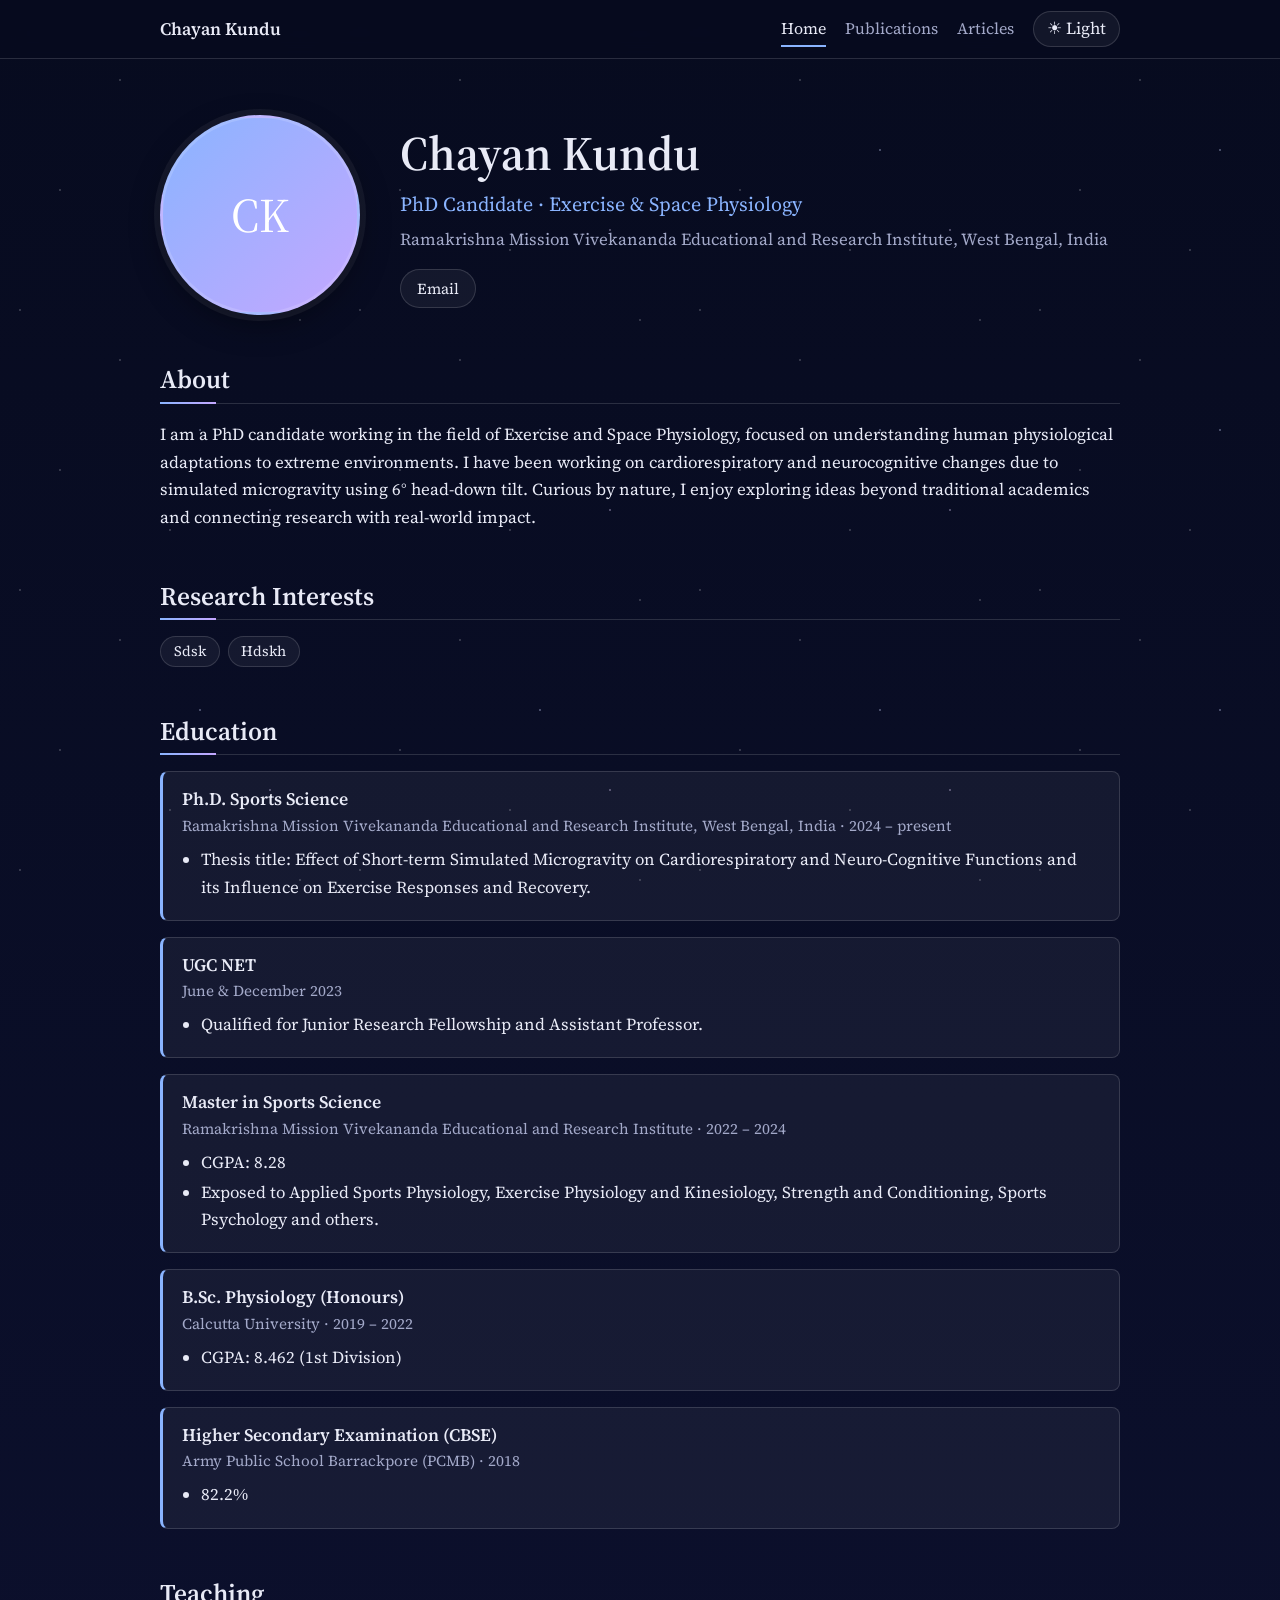
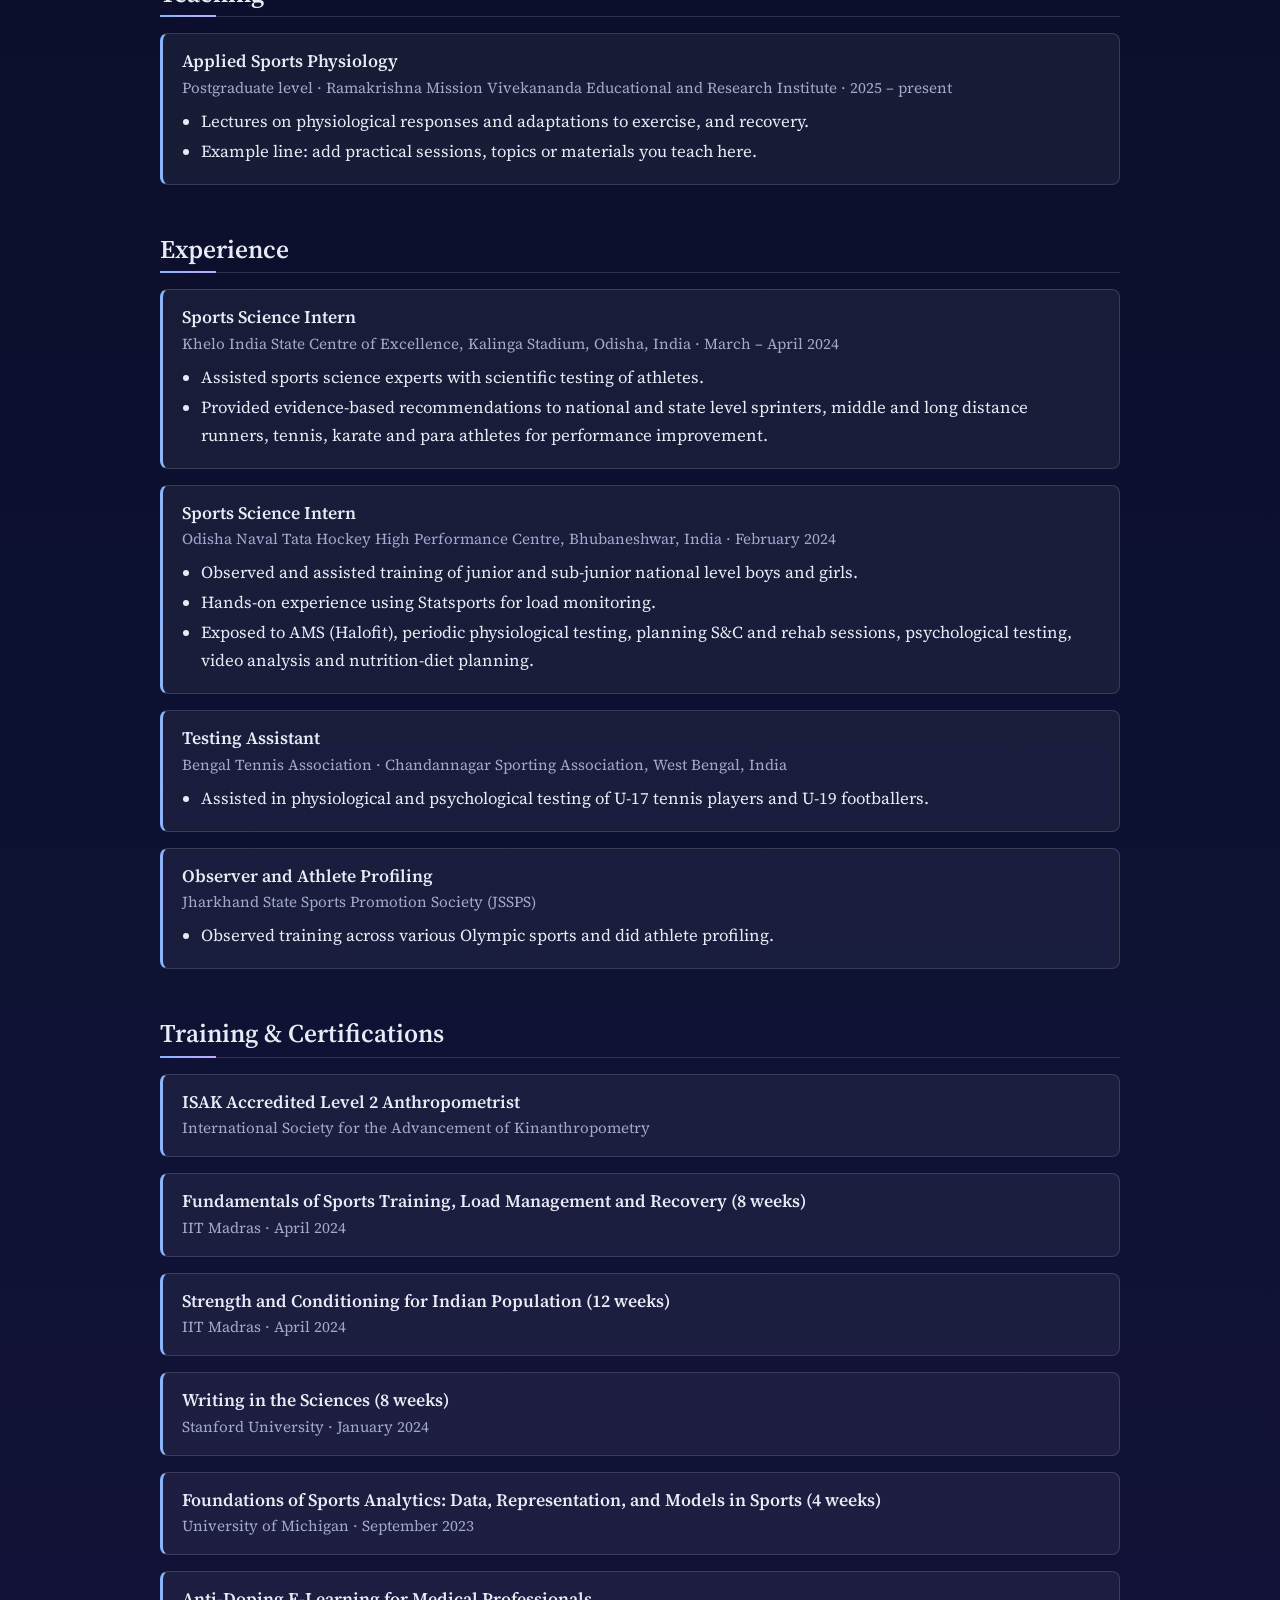
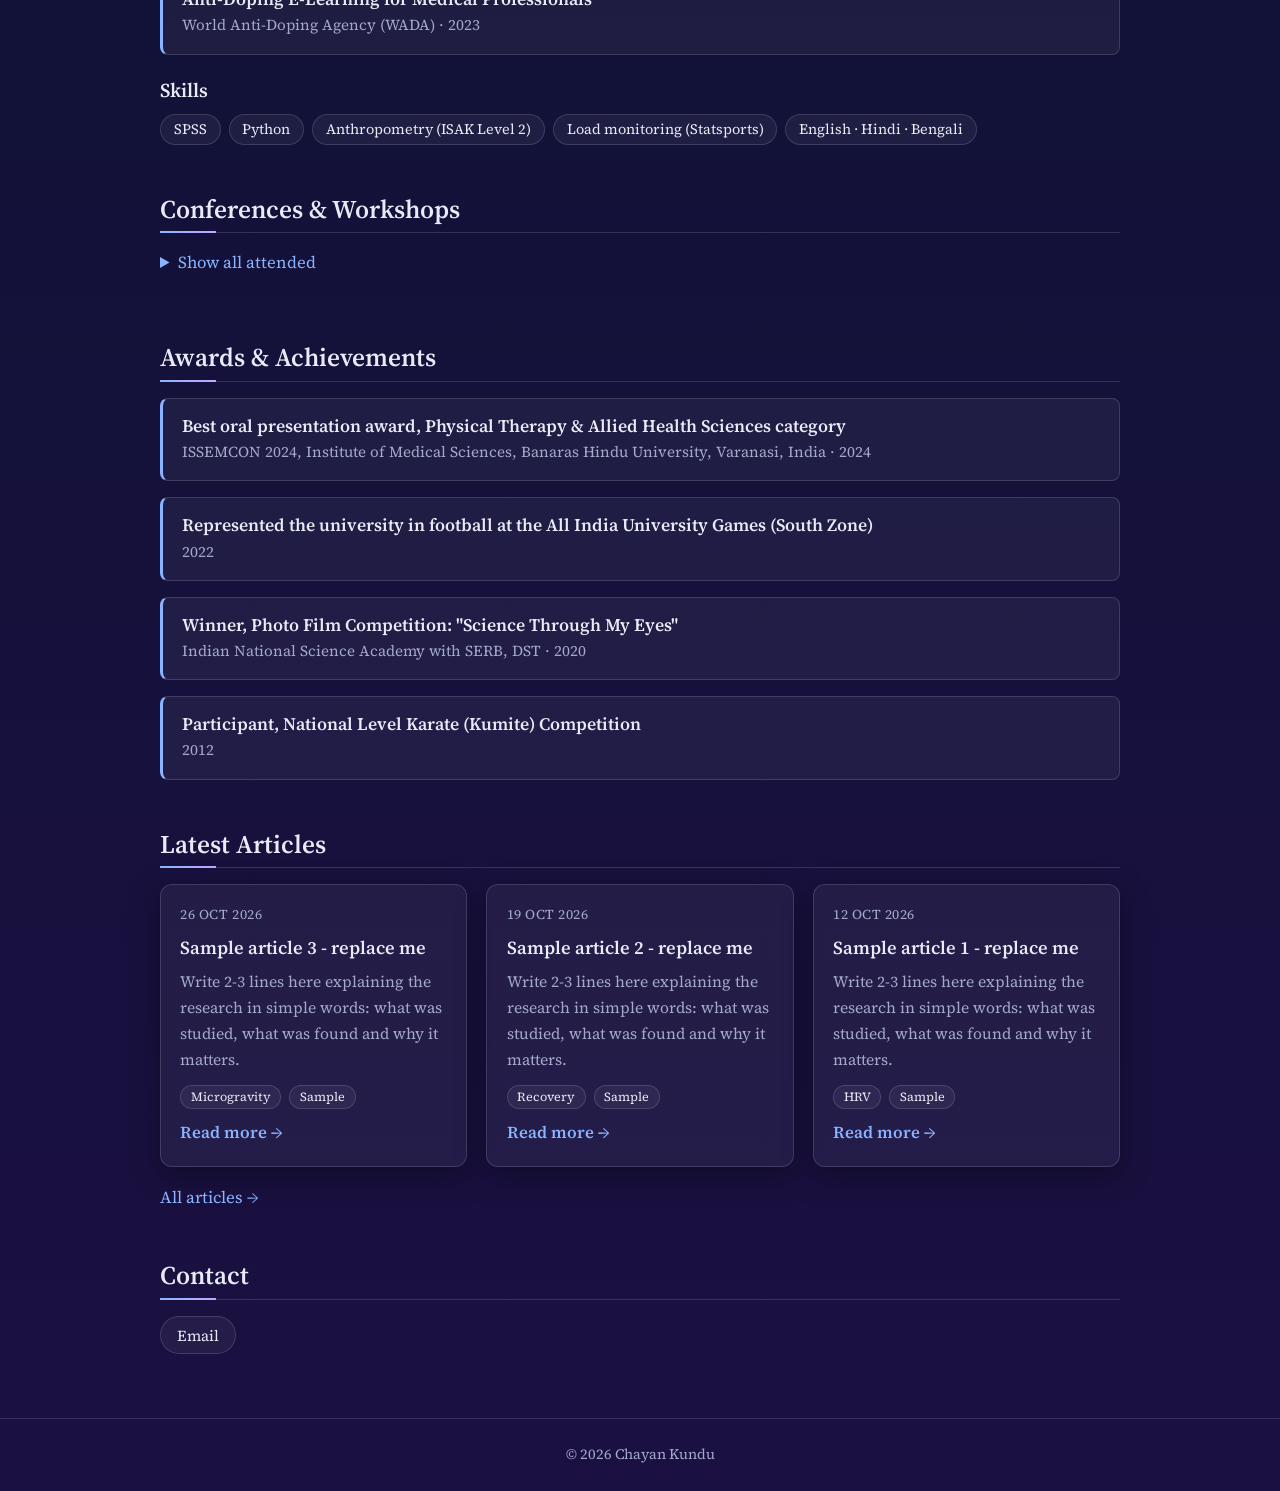
==== index.html @ c1d09047 "Add files via upload" ====
<!DOCTYPE html>
<html lang="en">
<head>
  <meta charset="utf-8">
  <meta name="viewport" content="width=device-width, initial-scale=1">
  <!-- Google shows this title and description in search results -->
  <title>Chayan Kundu | PhD Candidate in Exercise & Space Physiology</title>
  <meta name="description" content="Chayan Kundu is a PhD candidate in Sports Science working on exercise and space physiology: simulated microgravity (6° head-down tilt), cardiorespiratory and neurocognitive function.">
  <script>try{document.documentElement.setAttribute("data-theme",localStorage.getItem("theme")||"dark")}catch(e){document.documentElement.setAttribute("data-theme","dark")}</script>
  <link rel="preconnect" href="https://fonts.googleapis.com">
  <link rel="preconnect" href="https://fonts.gstatic.com" crossorigin>
  <link href="https://fonts.googleapis.com/css2?family=Source+Serif+4:ital,wght@0,400;0,600;1,400&display=swap" rel="stylesheet">
  <link rel="stylesheet" href="style.css">
</head>
<body>
  <header id="site-header"></header>

  <main>
    <section class="hero" id="hero"></section>

    <section>
      <h2>About</h2>
      <p id="about"></p>
    </section>

    <section>
      <h2>Research Interests</h2>
      <ul class="chips" id="interests"></ul>
    </section>

    <section>
      <h2>Education</h2>
      <div class="list" id="education"></div>
    </section>

    <section>
      <h2>Teaching</h2>
      <div class="list" id="teaching"></div>
    </section>

    <section>
      <h2>Experience</h2>
      <div class="list" id="experience"></div>
    </section>

    <section>
      <h2>Training &amp; Certifications</h2>
      <div class="list" id="training"></div>
      <h3 style="margin:1.5rem 0 0.7rem">Skills</h3>
      <ul class="chips" id="skills"></ul>
    </section>

    <section>
      <h2>Conferences &amp; Workshops</h2>
      <details>
        <summary>Show all attended</summary>
        <div class="list" id="conferences"></div>
      </details>
    </section>

    <section>
      <h2>Awards &amp; Achievements</h2>
      <div class="list" id="awards"></div>
    </section>

    <section>
      <h2>Latest Articles</h2>
      <div class="grid" id="latest-articles"></div>
      <p><a href="articles.html">All articles →</a></p>
    </section>

    <section>
      <h2>Contact</h2>
      <div class="btns" id="contact-links"></div>
    </section>
  </main>

  <footer id="site-footer"></footer>

  <script src="content.js"></script>
  <script src="script.js"></script>
</body>
</html>
---- style.css ----
/* =====================================================================
   style.css  -  design only. You normally never need to touch this.
   To change colours, edit the values in the two blocks just below.
   ===================================================================== */

/* DARK theme (default) */
:root {
  --bg-1: #070b1f;
  --bg-2: #0e1233;
  --bg-3: #1b1042;
  --text: #e8eaf6;
  --muted: #a3a9c9;
  --card: rgba(255, 255, 255, 0.05);
  --card-hover: rgba(255, 255, 255, 0.09);
  --border: rgba(255, 255, 255, 0.14);
  --accent: #8ab4ff;
  --accent-2: #c4a7ff;
  --header-bg: rgba(7, 11, 31, 0.78);
  --stars: 0.6;
  --shadow: 0 10px 30px rgba(0, 0, 0, 0.35);
}

/* LIGHT theme */
:root[data-theme="light"] {
  --bg-1: #f8f6f0;
  --bg-2: #f3f1ea;
  --bg-3: #ebe9f5;
  --text: #1b1f3a;
  --muted: #565b7c;
  --card: #ffffff;
  --card-hover: #ffffff;
  --border: #dcd9cf;
  --accent: #3446c8;
  --accent-2: #6a3fc0;
  --header-bg: rgba(248, 246, 240, 0.85);
  --stars: 0;
  --shadow: 0 8px 24px rgba(30, 30, 80, 0.08);
}

* { box-sizing: border-box; }
html {
  scroll-behavior: smooth;
  min-height: 100%;
  background: var(--bg-3) linear-gradient(180deg, var(--bg-1) 0%, var(--bg-2) 55%, var(--bg-3) 100%) no-repeat;
}

body {
  margin: 0;
  min-height: 100vh;
  font-family: "Source Serif 4", Georgia, "Times New Roman", serif;
  font-size: 1.05rem;
  line-height: 1.65;
  color: var(--text);
}

/* subtle stars (dark theme only) */
body::before {
  content: "";
  position: fixed;
  inset: 0;
  z-index: -1;
  pointer-events: none;
  opacity: var(--stars);
  background-image:
    radial-gradient(1px 1px at 20px 30px, #fff, transparent),
    radial-gradient(1px 1px at 120px 80px, #fff, transparent),
    radial-gradient(1.5px 1.5px at 200px 150px, #cfd8ff, transparent),
    radial-gradient(1px 1px at 300px 40px, #fff, transparent),
    radial-gradient(1px 1px at 60px 190px, #fff, transparent),
    radial-gradient(1.5px 1.5px at 270px 230px, #e3d5ff, transparent),
    radial-gradient(1px 1px at 170px 250px, #fff, transparent);
  background-size: 340px 280px;
}

a { color: var(--accent); text-decoration: none; }
a:hover { text-decoration: underline; }

h1, h2, h3 { font-weight: 600; line-height: 1.25; margin: 0; }
h2 {
  font-size: 1.6rem;
  margin-bottom: 1rem;
  padding-bottom: 0.4rem;
  border-bottom: 1px solid var(--border);
}
h2::after {
  content: "";
  display: block;
  width: 56px;
  height: 2px;
  margin-top: 0.4rem;
  margin-bottom: -0.45rem;
  background: linear-gradient(90deg, var(--accent), var(--accent-2));
}

main, .bar-inner, footer .inner {
  width: min(960px, 100% - 2rem);
  margin-inline: auto;
}
section { margin: 3rem 0; }

/* ---------- header / nav ---------- */
header#site-header {
  position: sticky;
  top: 0;
  z-index: 10;
  background: var(--header-bg);
  backdrop-filter: blur(10px);
  -webkit-backdrop-filter: blur(10px);
  border-bottom: 1px solid var(--border);
}
.bar-inner {
  display: flex;
  align-items: center;
  justify-content: space-between;
  gap: 1rem;
  padding: 0.7rem 0;
  flex-wrap: wrap;
}
.brand { font-weight: 600; font-size: 1.1rem; color: var(--text); }
.brand:hover { text-decoration: none; color: var(--accent); }
nav { display: flex; align-items: center; gap: 1.2rem; flex-wrap: wrap; }
nav a { color: var(--muted); font-size: 1rem; padding: 0.2rem 0; border-bottom: 2px solid transparent; }
nav a:hover { color: var(--text); text-decoration: none; }
nav a.active { color: var(--text); border-bottom-color: var(--accent); }
#theme-toggle {
  font: inherit;
  cursor: pointer;
  color: var(--text);
  background: var(--card);
  border: 1px solid var(--border);
  border-radius: 999px;
  padding: 0.2rem 0.8rem;
}
#theme-toggle:hover { background: var(--card-hover); }

/* ---------- hero ---------- */
.hero {
  display: flex;
  align-items: center;
  gap: 2.5rem;
  margin-top: 3.5rem;
}
.hero img, .hero .initials {
  width: 200px;
  height: 200px;
  flex: none;
  border-radius: 50%;
  object-fit: cover;
  border: 3px solid var(--border);
  box-shadow: 0 0 0 6px var(--card), var(--shadow);
}
.hero .initials {
  display: grid;
  place-items: center;
  font-size: 3rem;
  background: linear-gradient(135deg, var(--accent), var(--accent-2));
  color: #fff;
}
.hero h1 { font-size: clamp(2rem, 5vw, 3rem); }
.hero .title { font-size: 1.25rem; color: var(--accent); margin: 0.3rem 0; }
.hero .affil { color: var(--muted); margin: 0 0 1rem; }

.btns { display: flex; flex-wrap: wrap; gap: 0.6rem; }
.btn {
  display: inline-block;
  padding: 0.35rem 1rem;
  border: 1px solid var(--border);
  border-radius: 999px;
  color: var(--text);
  background: var(--card);
  font-size: 0.95rem;
}
.btn:hover { background: var(--card-hover); border-color: var(--accent); text-decoration: none; }

/* ---------- tags ---------- */
.chips { display: flex; flex-wrap: wrap; gap: 0.5rem; padding: 0; margin: 0; list-style: none; }
.chip {
  font-size: 0.9rem;
  padding: 0.15rem 0.8rem;
  border: 1px solid var(--border);
  border-radius: 999px;
  background: var(--card);
  color: var(--text);
}

/* ---------- list blocks (education, experience, ...) ---------- */
.list { display: grid; gap: 1rem; }
.item {
  padding: 1rem 1.2rem;
  background: var(--card);
  border: 1px solid var(--border);
  border-left: 3px solid var(--accent);
  border-radius: 8px;
}
.item h3 { font-size: 1.1rem; }
.item .meta { color: var(--muted); font-size: 0.95rem; margin-top: 0.15rem; }
.item ul { margin: 0.5rem 0 0; padding-left: 1.2rem; }
.item li { margin: 0.15rem 0; }

details summary {
  cursor: pointer;
  color: var(--accent);
  margin-bottom: 1rem;
}

/* ---------- publications ---------- */
ol.pubs { padding-left: 1.4rem; display: grid; gap: 1.1rem; }
ol.pubs li::marker { color: var(--accent); font-weight: 600; }
.pub-title { font-weight: 600; }
.pub-meta { color: var(--muted); }

/* ---------- article cards ---------- */
.filters { display: flex; flex-wrap: wrap; gap: 0.5rem; margin-bottom: 1.5rem; }
.filter {
  font: inherit;
  font-size: 0.9rem;
  cursor: pointer;
  padding: 0.2rem 0.9rem;
  color: var(--text);
  background: var(--card);
  border: 1px solid var(--border);
  border-radius: 999px;
}
.filter:hover { background: var(--card-hover); }
.filter.on { border-color: var(--accent); color: var(--accent); }

.grid {
  display: grid;
  gap: 1.2rem;
  grid-template-columns: repeat(auto-fill, minmax(280px, 1fr));
}
.card {
  display: flex;
  flex-direction: column;
  gap: 0.6rem;
  padding: 1.2rem;
  background: var(--card);
  border: 1px solid var(--border);
  border-radius: 12px;
  box-shadow: var(--shadow);
  transition: transform 0.15s, border-color 0.15s;
}
.card:hover { transform: translateY(-3px); border-color: var(--accent); }
.card .date { color: var(--muted); font-size: 0.85rem; letter-spacing: 0.04em; text-transform: uppercase; }
.card h3 { font-size: 1.15rem; }
.card p { margin: 0; color: var(--muted); font-size: 0.98rem; flex: 1; }
.card .chips { margin-top: 0.2rem; }
.card .chip { font-size: 0.78rem; padding: 0.05rem 0.6rem; }
.card .more { font-weight: 600; }

.empty { color: var(--muted); font-style: italic; }

/* ---------- footer ---------- */
footer { margin-top: 4rem; padding: 1.5rem 0; border-top: 1px solid var(--border); color: var(--muted); font-size: 0.9rem; }
footer .inner { text-align: center; }

/* ---------- phones ---------- */
@media (max-width: 640px) {
  .hero { flex-direction: column; text-align: center; gap: 1.2rem; margin-top: 2rem; }
  .hero .btns { justify-content: center; }
  .hero img, .hero .initials { width: 160px; height: 160px; }
  .bar-inner { justify-content: center; }
}
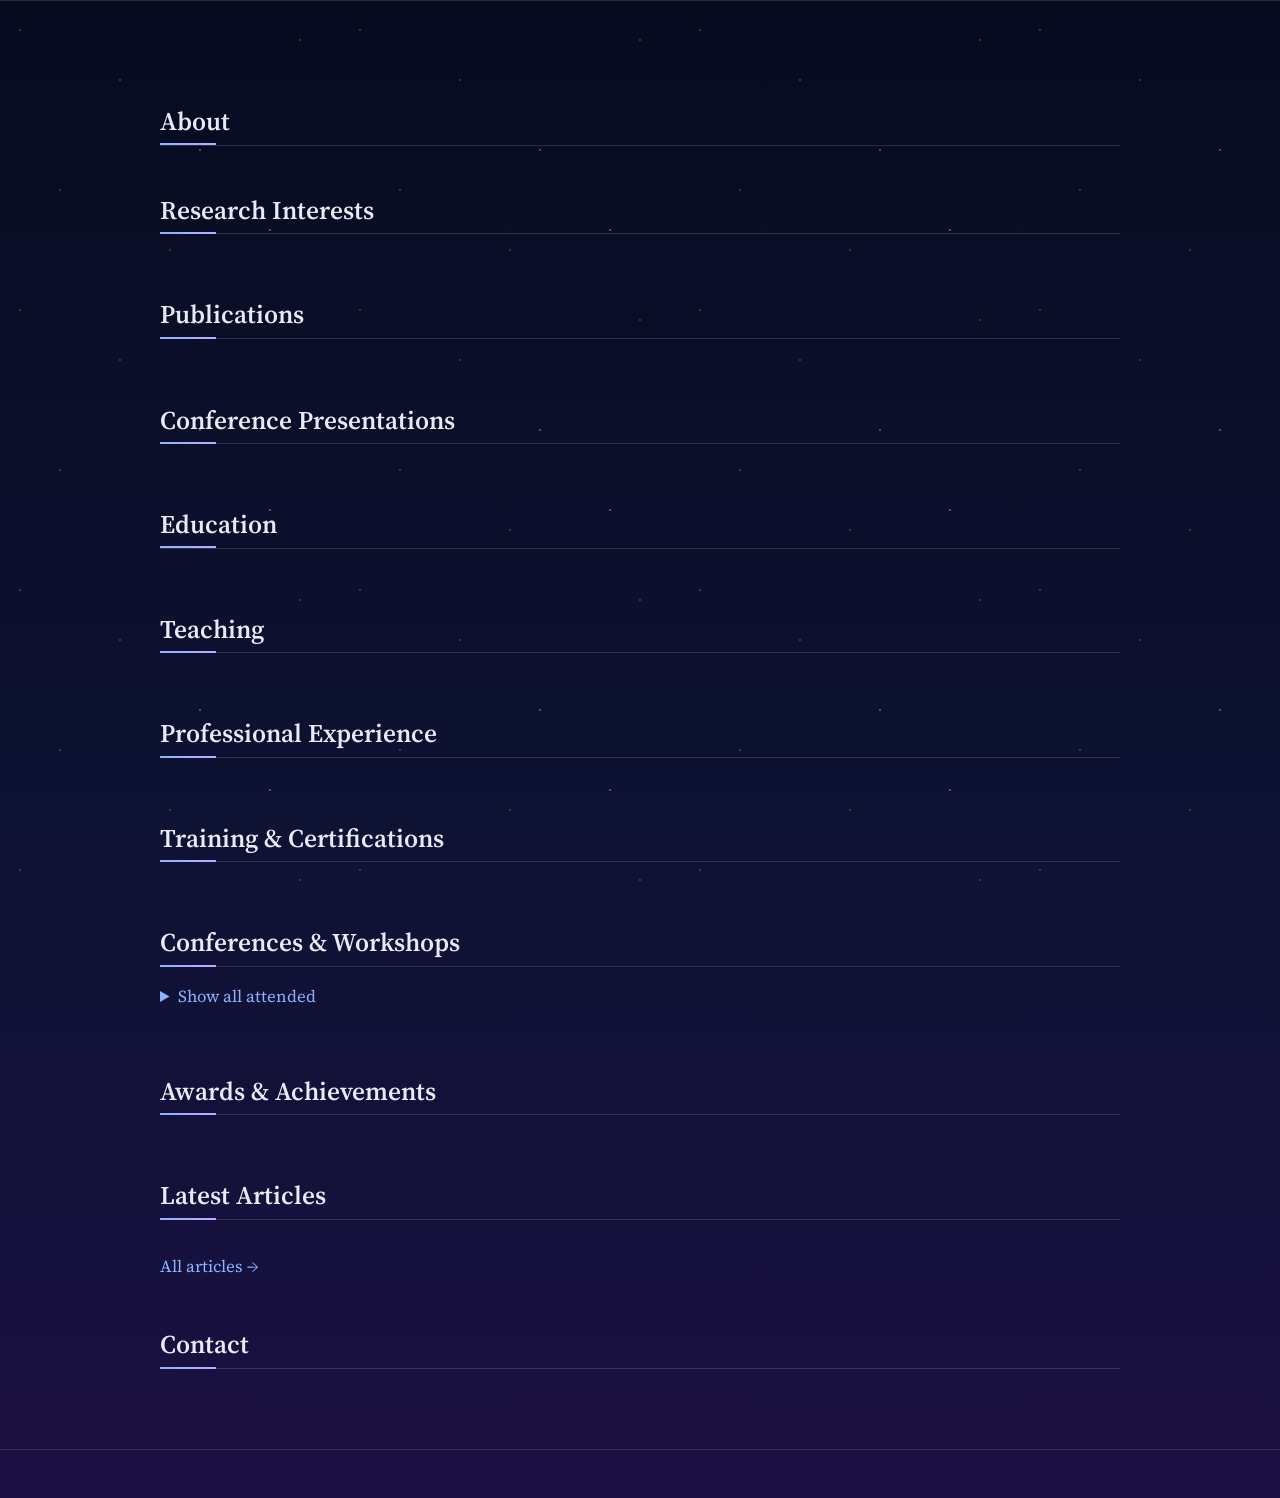
==== commit 2f2a3f1a: "Add files via upload" ====
--- a/index.html
+++ b/index.html
@@ -29,6 +29,16 @@
     </section>
 
     <section>
+      <h2>Publications</h2>
+      <ol class="pubs" id="publications"></ol>
+    </section>
+
+    <section>
+      <h2>Conference Presentations</h2>
+      <div class="list" id="presentations"></div>
+    </section>
+
+    <section>
       <h2>Education</h2>
       <div class="list" id="education"></div>
     </section>
@@ -39,15 +49,13 @@
     </section>
 
     <section>
-      <h2>Experience</h2>
+      <h2>Professional Experience</h2>
       <div class="list" id="experience"></div>
     </section>
 
     <section>
       <h2>Training &amp; Certifications</h2>
       <div class="list" id="training"></div>
-      <h3 style="margin:1.5rem 0 0.7rem">Skills</h3>
-      <ul class="chips" id="skills"></ul>
     </section>
 
     <section>
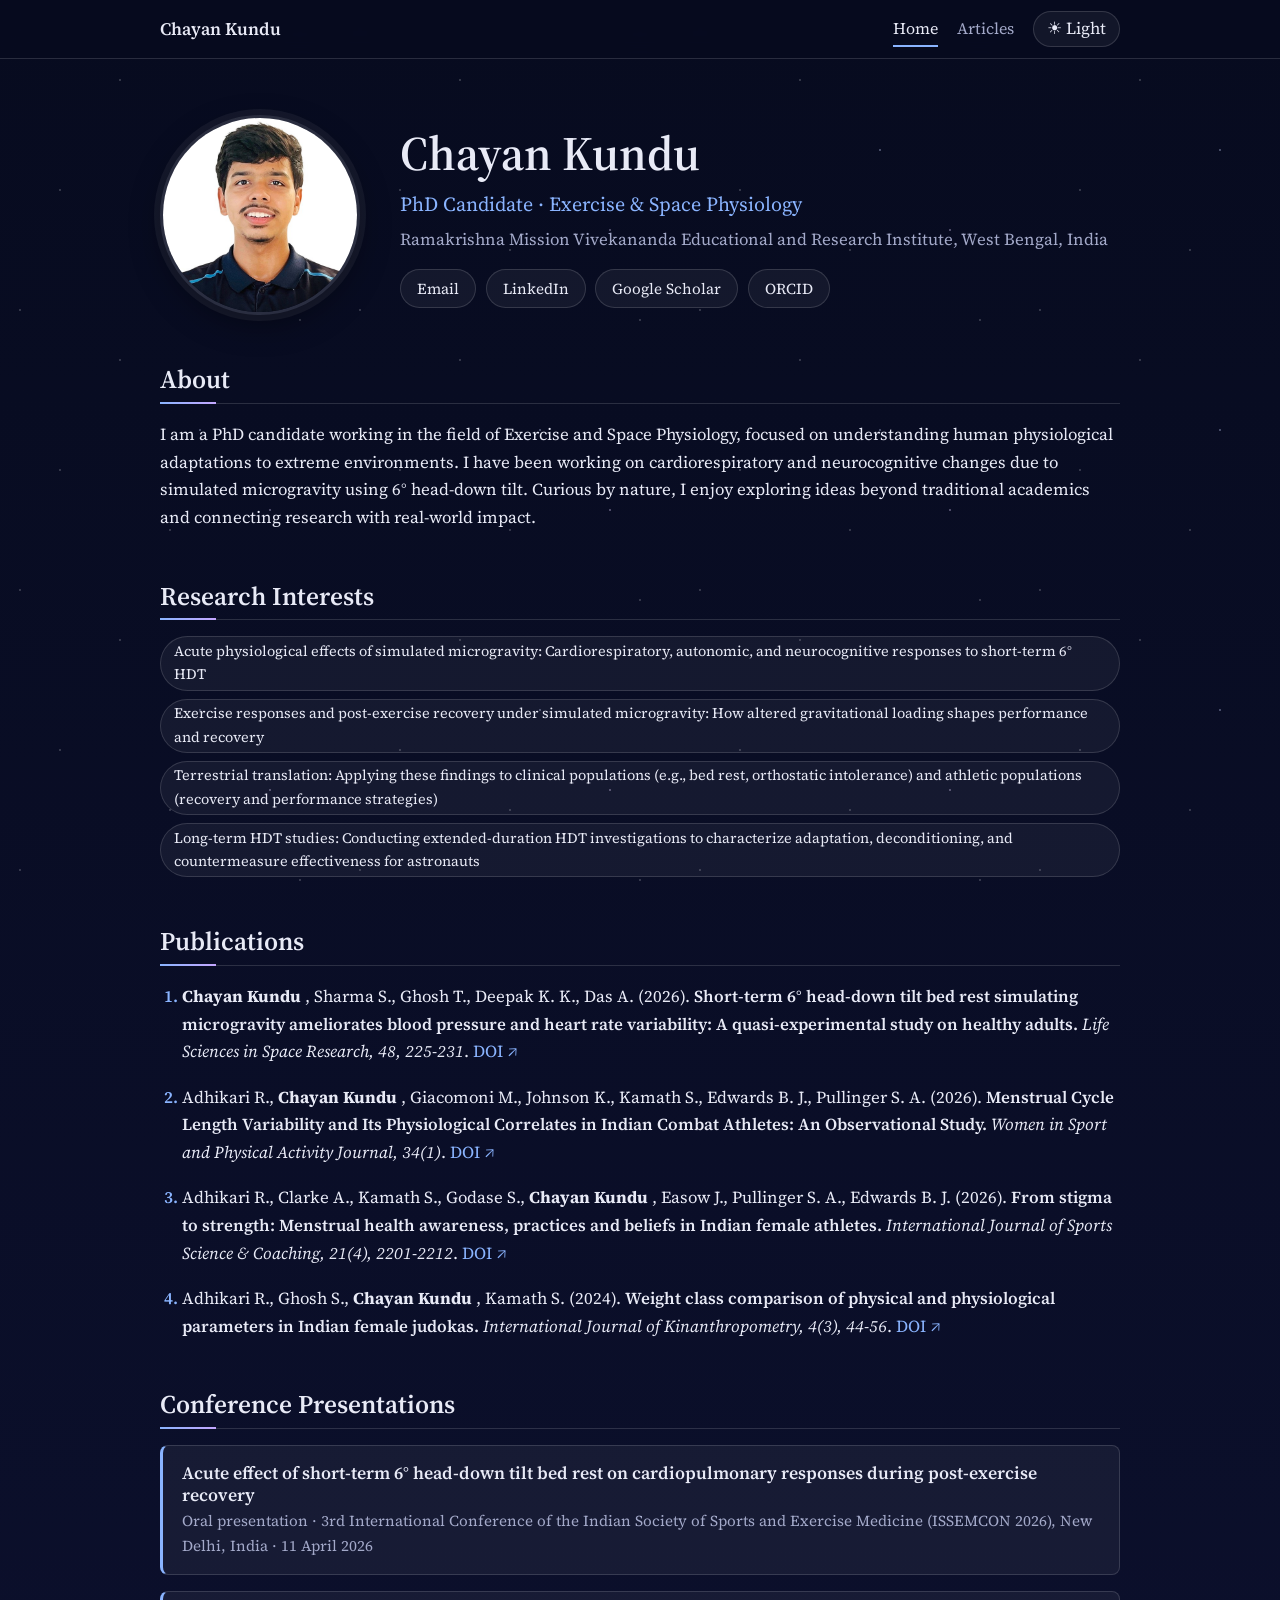
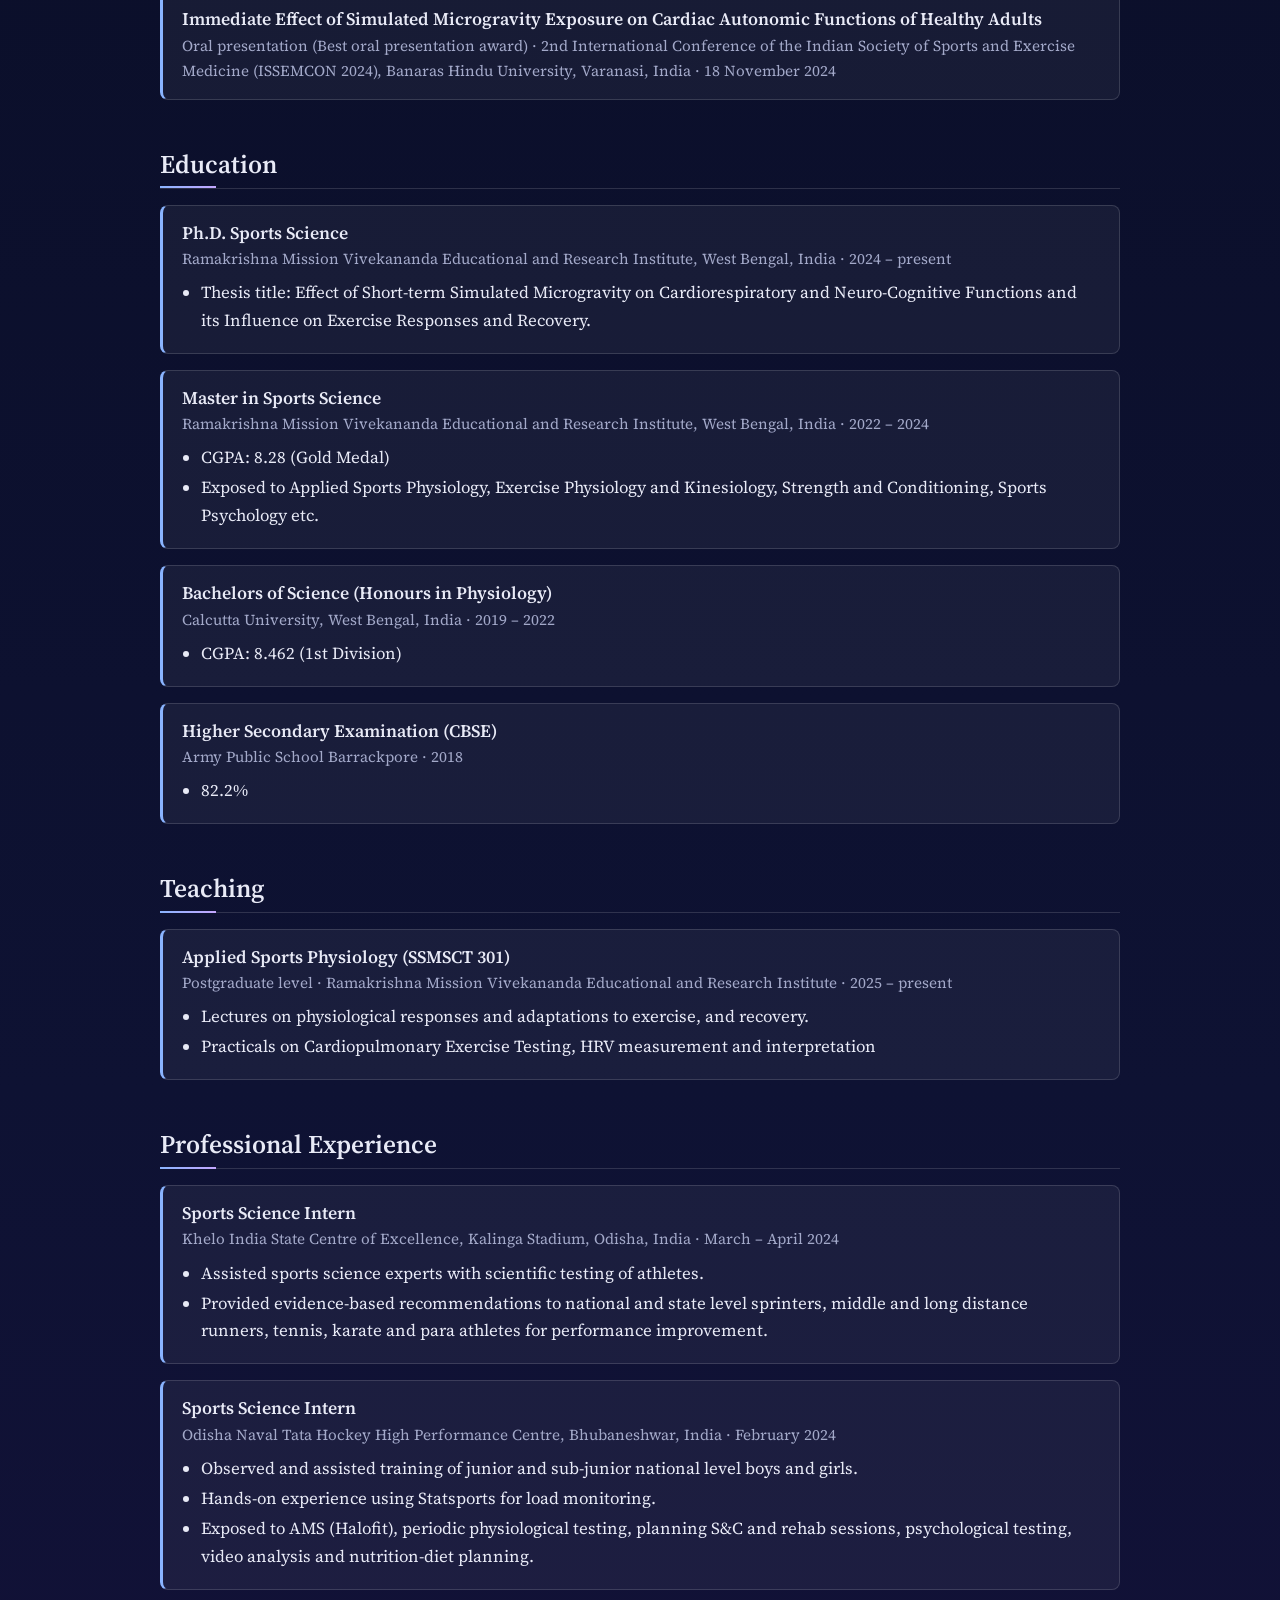
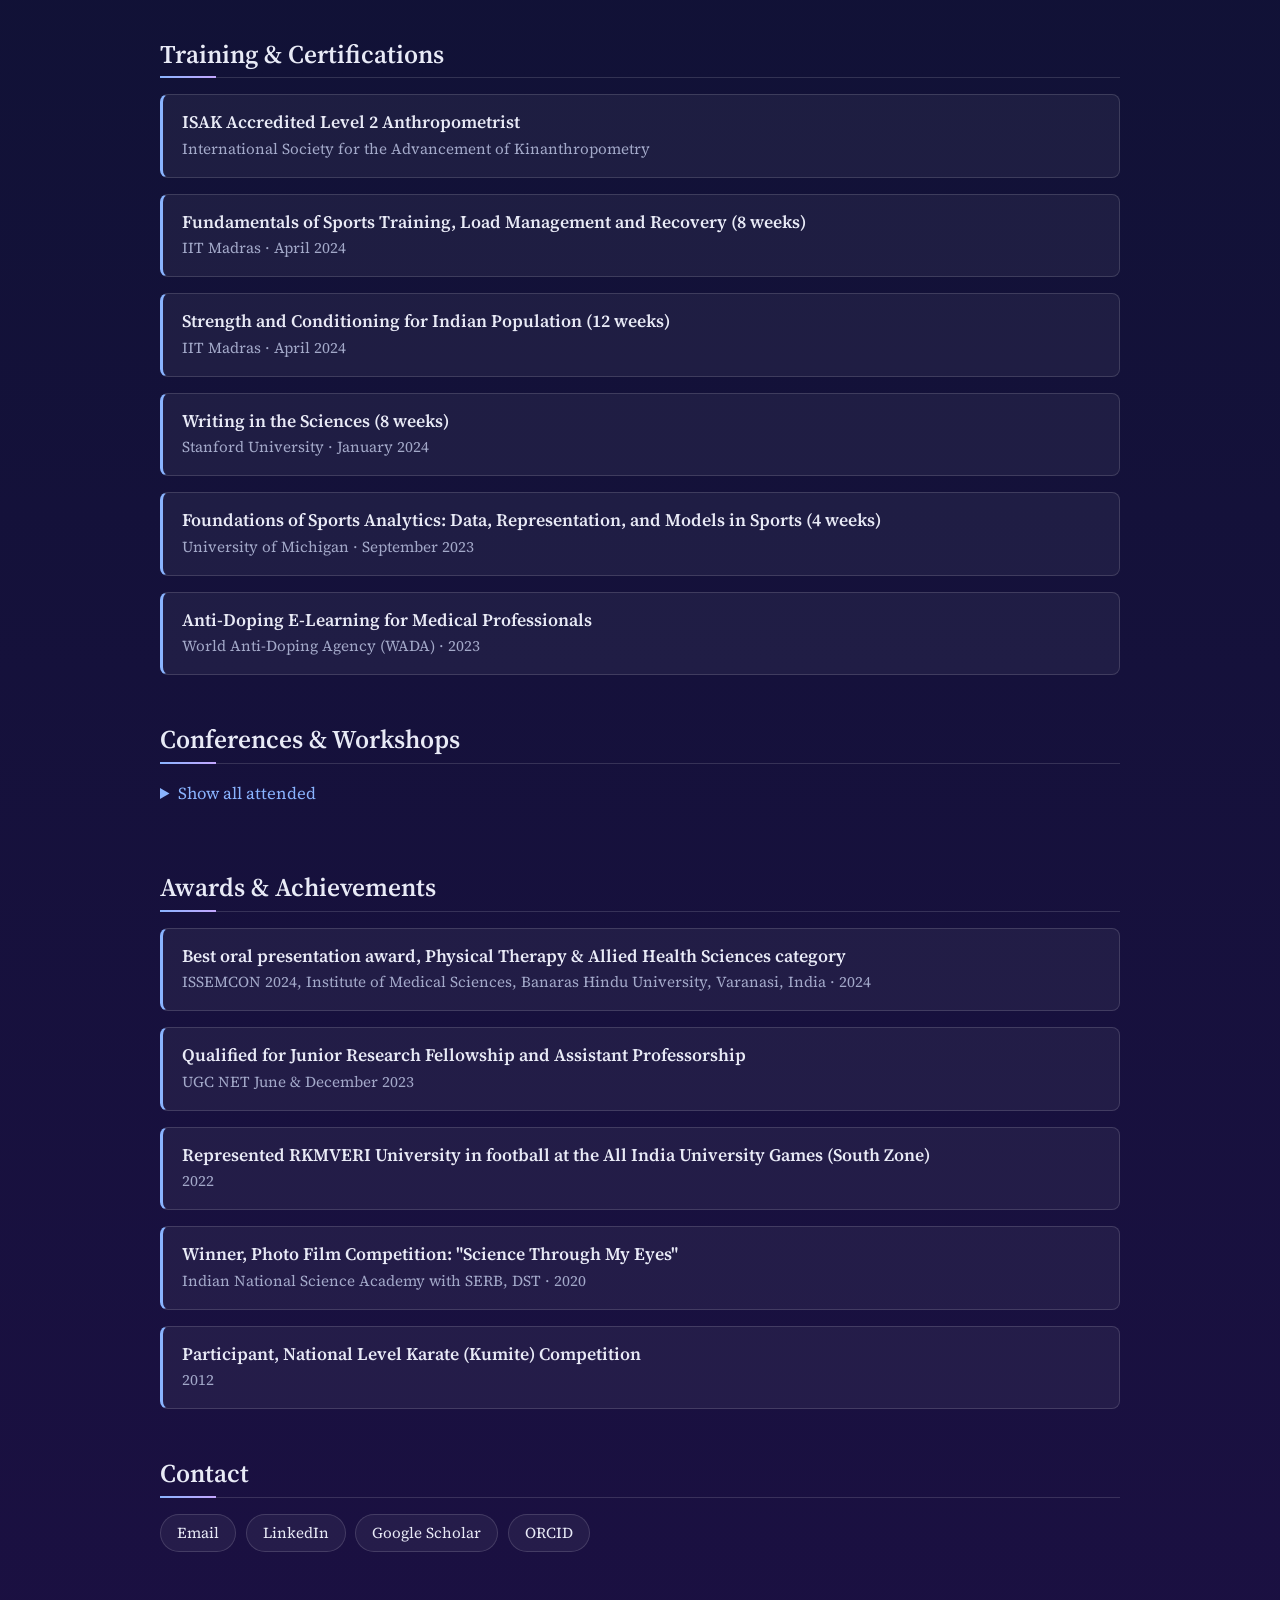
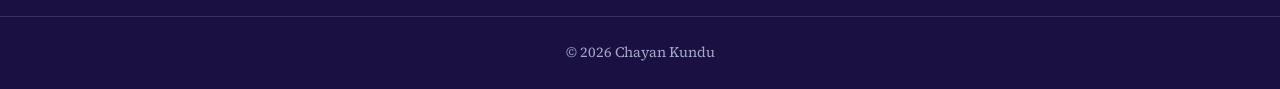
==== commit cf9d837d: "Comment out Latest Articles section Comment out the Latest Articles section in index.html" ====
--- a/index.html
+++ b/index.html
@@ -70,13 +70,13 @@
       <h2>Awards &amp; Achievements</h2>
       <div class="list" id="awards"></div>
     </section>
-
+<!--
     <section>
       <h2>Latest Articles</h2>
       <div class="grid" id="latest-articles"></div>
       <p><a href="articles.html">All articles →</a></p>
     </section>
-
+-->
     <section>
       <h2>Contact</h2>
       <div class="btns" id="contact-links"></div>
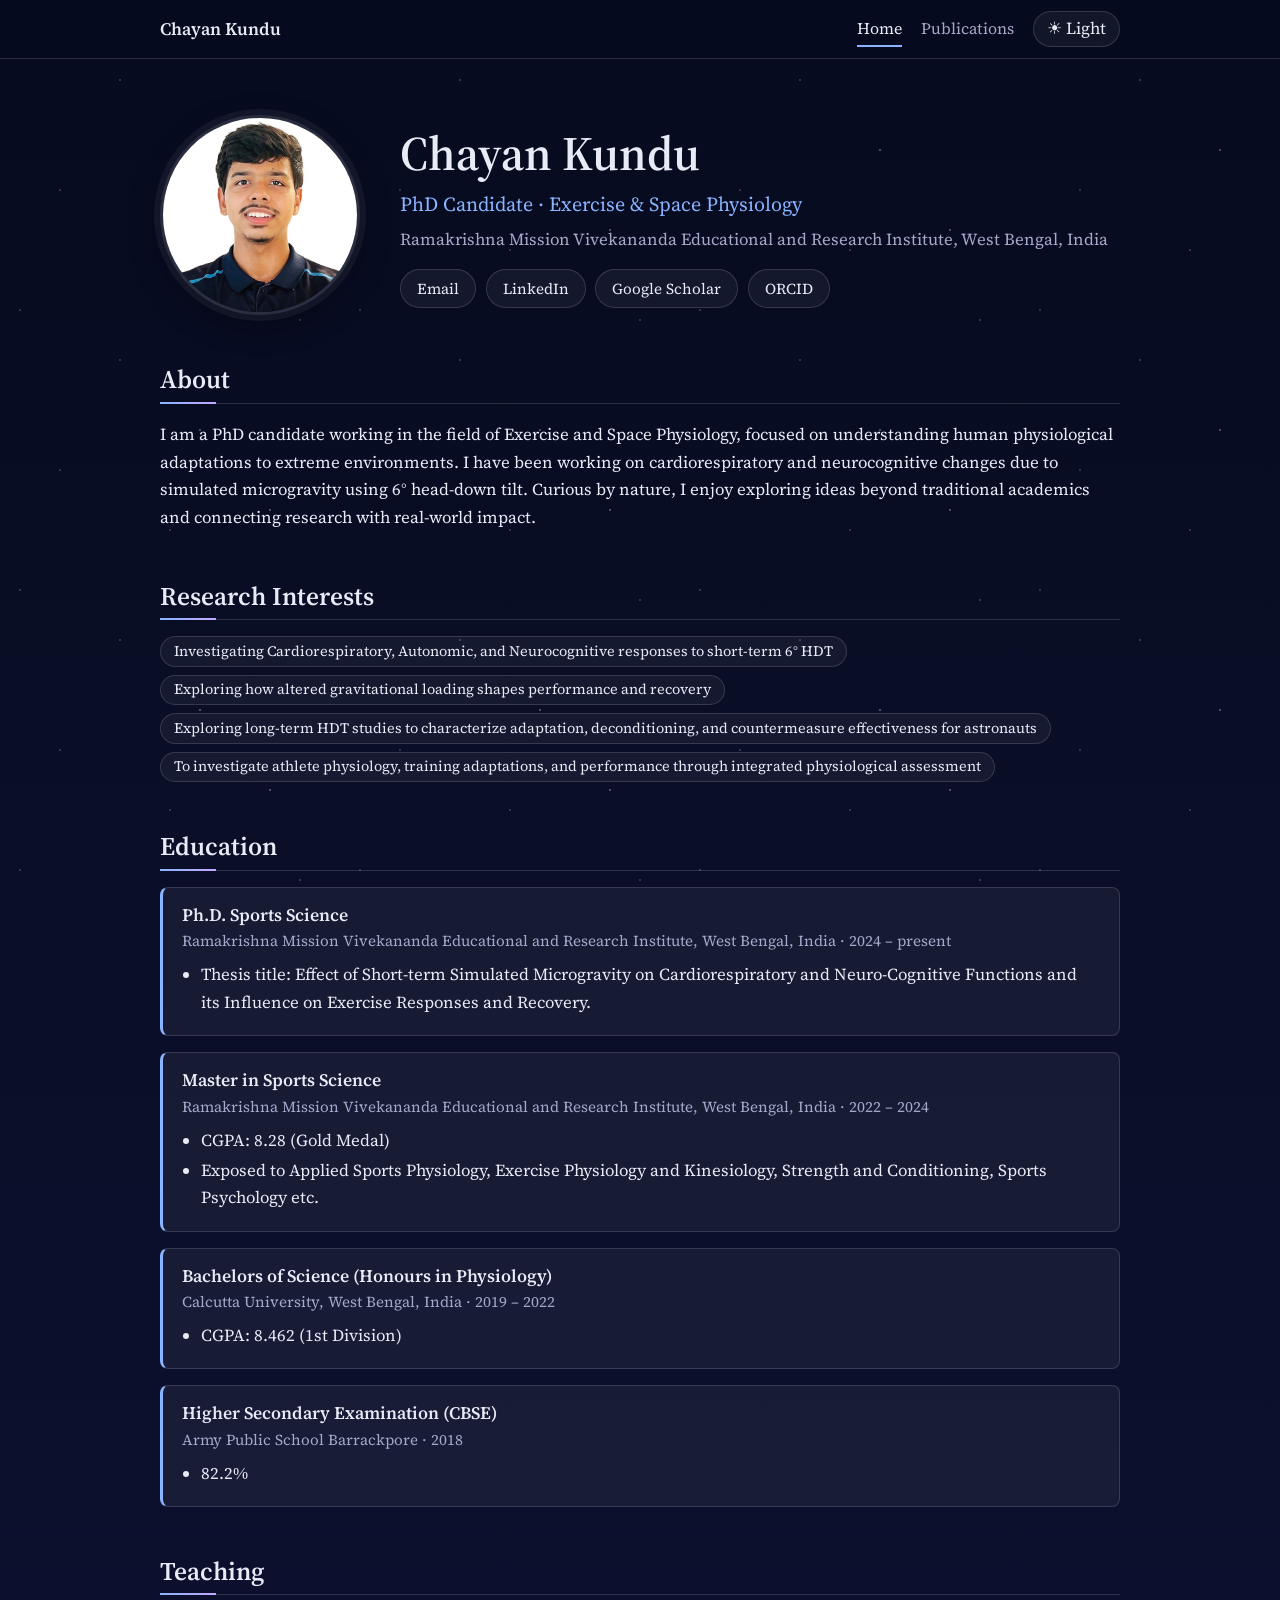
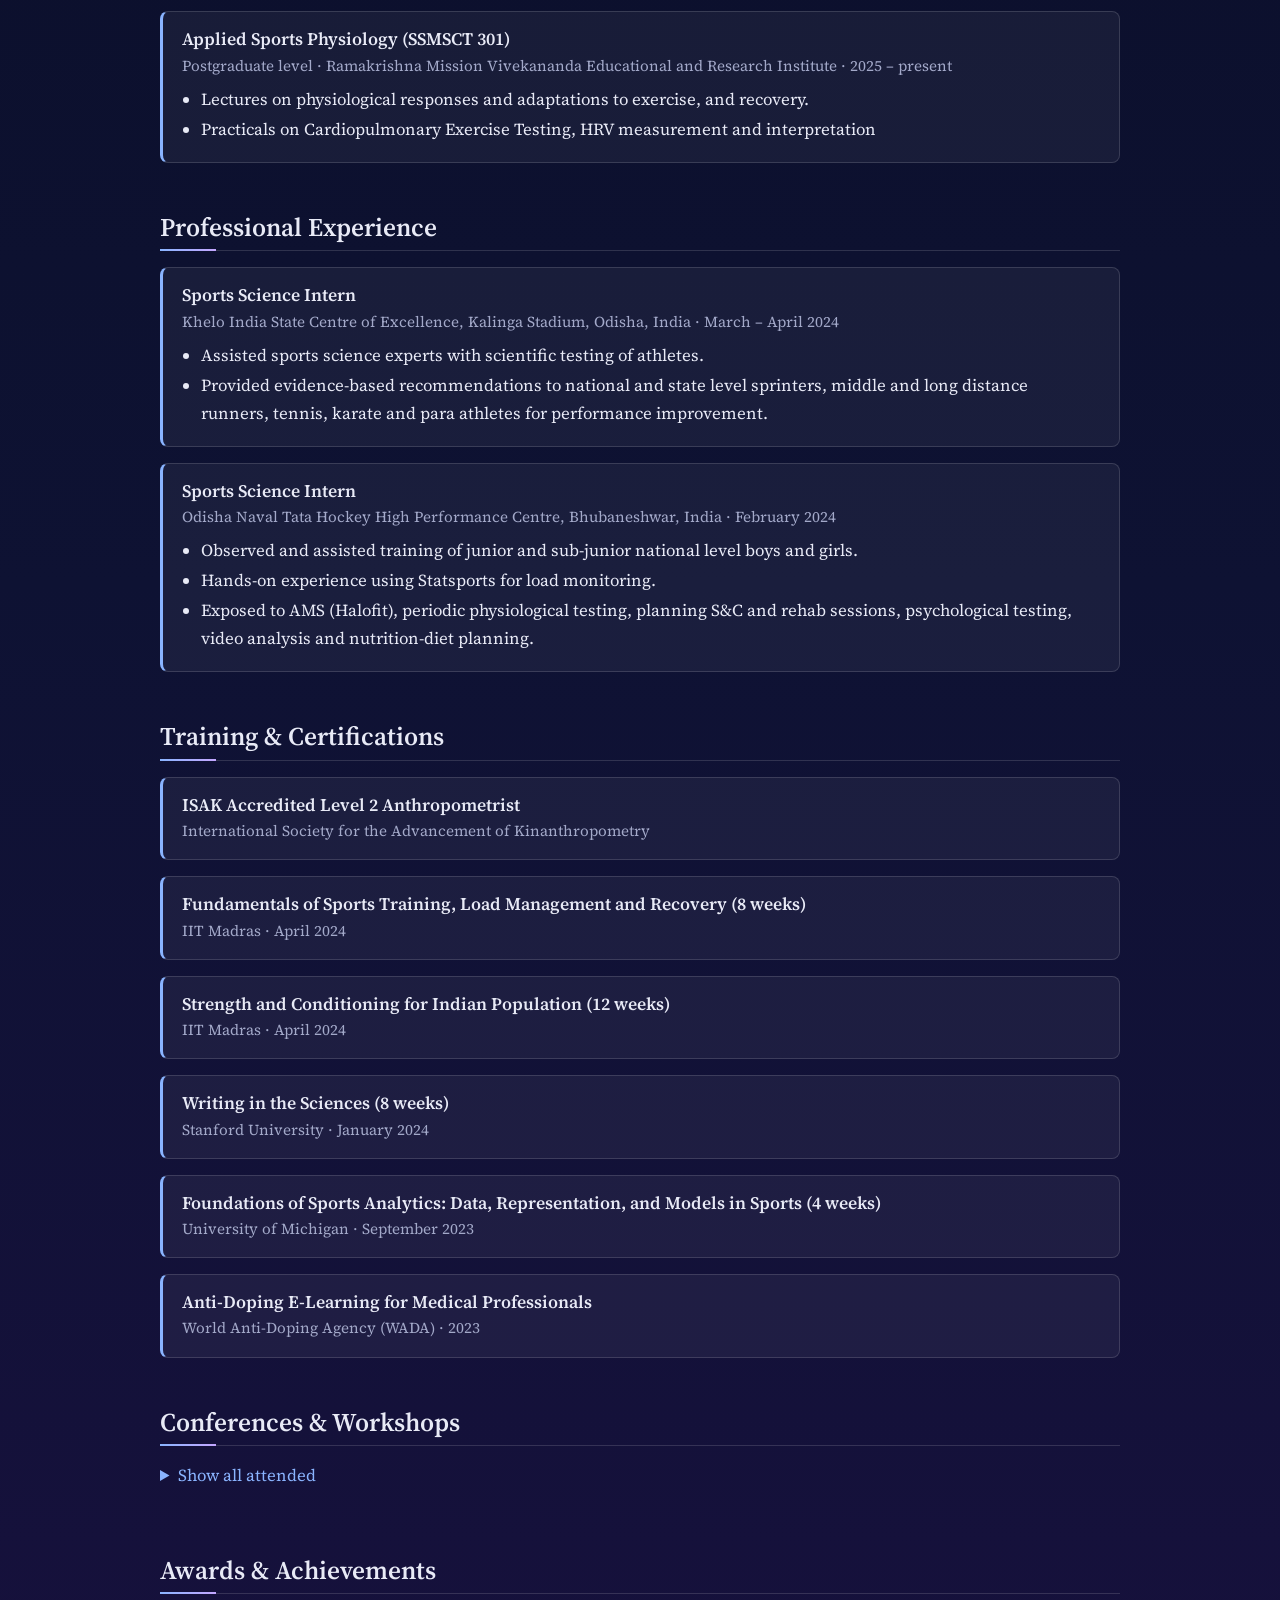
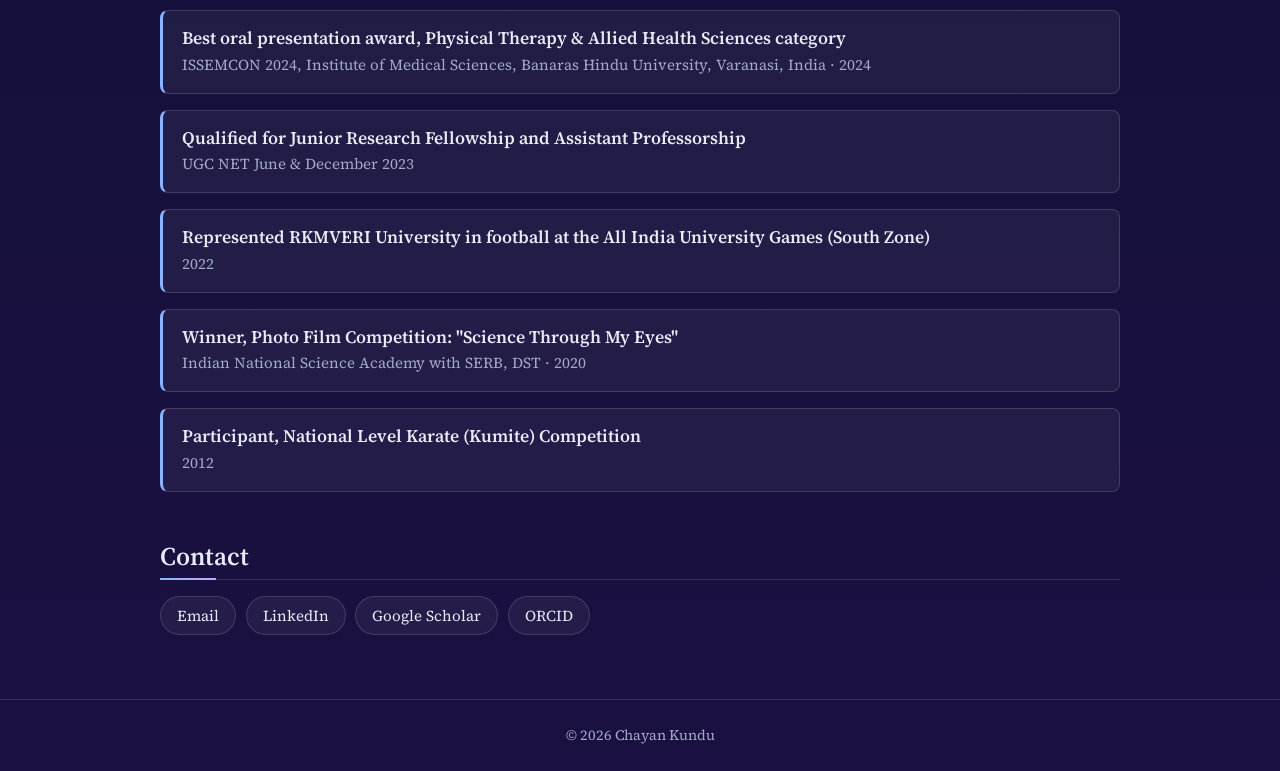
==== commit 198c1335: "Comment out Publications section Comment out the Publications section in index.html" ====
--- a/index.html
+++ b/index.html
@@ -28,7 +28,7 @@
       <ul class="chips" id="interests"></ul>
     </section>
 
-    <section>
+   <!-- <section>
       <h2>Publications</h2>
       <ol class="pubs" id="publications"></ol>
     </section>
@@ -36,7 +36,7 @@
     <section>
       <h2>Conference Presentations</h2>
       <div class="list" id="presentations"></div>
-    </section>
+    </section> -->
 
     <section>
       <h2>Education</h2>
